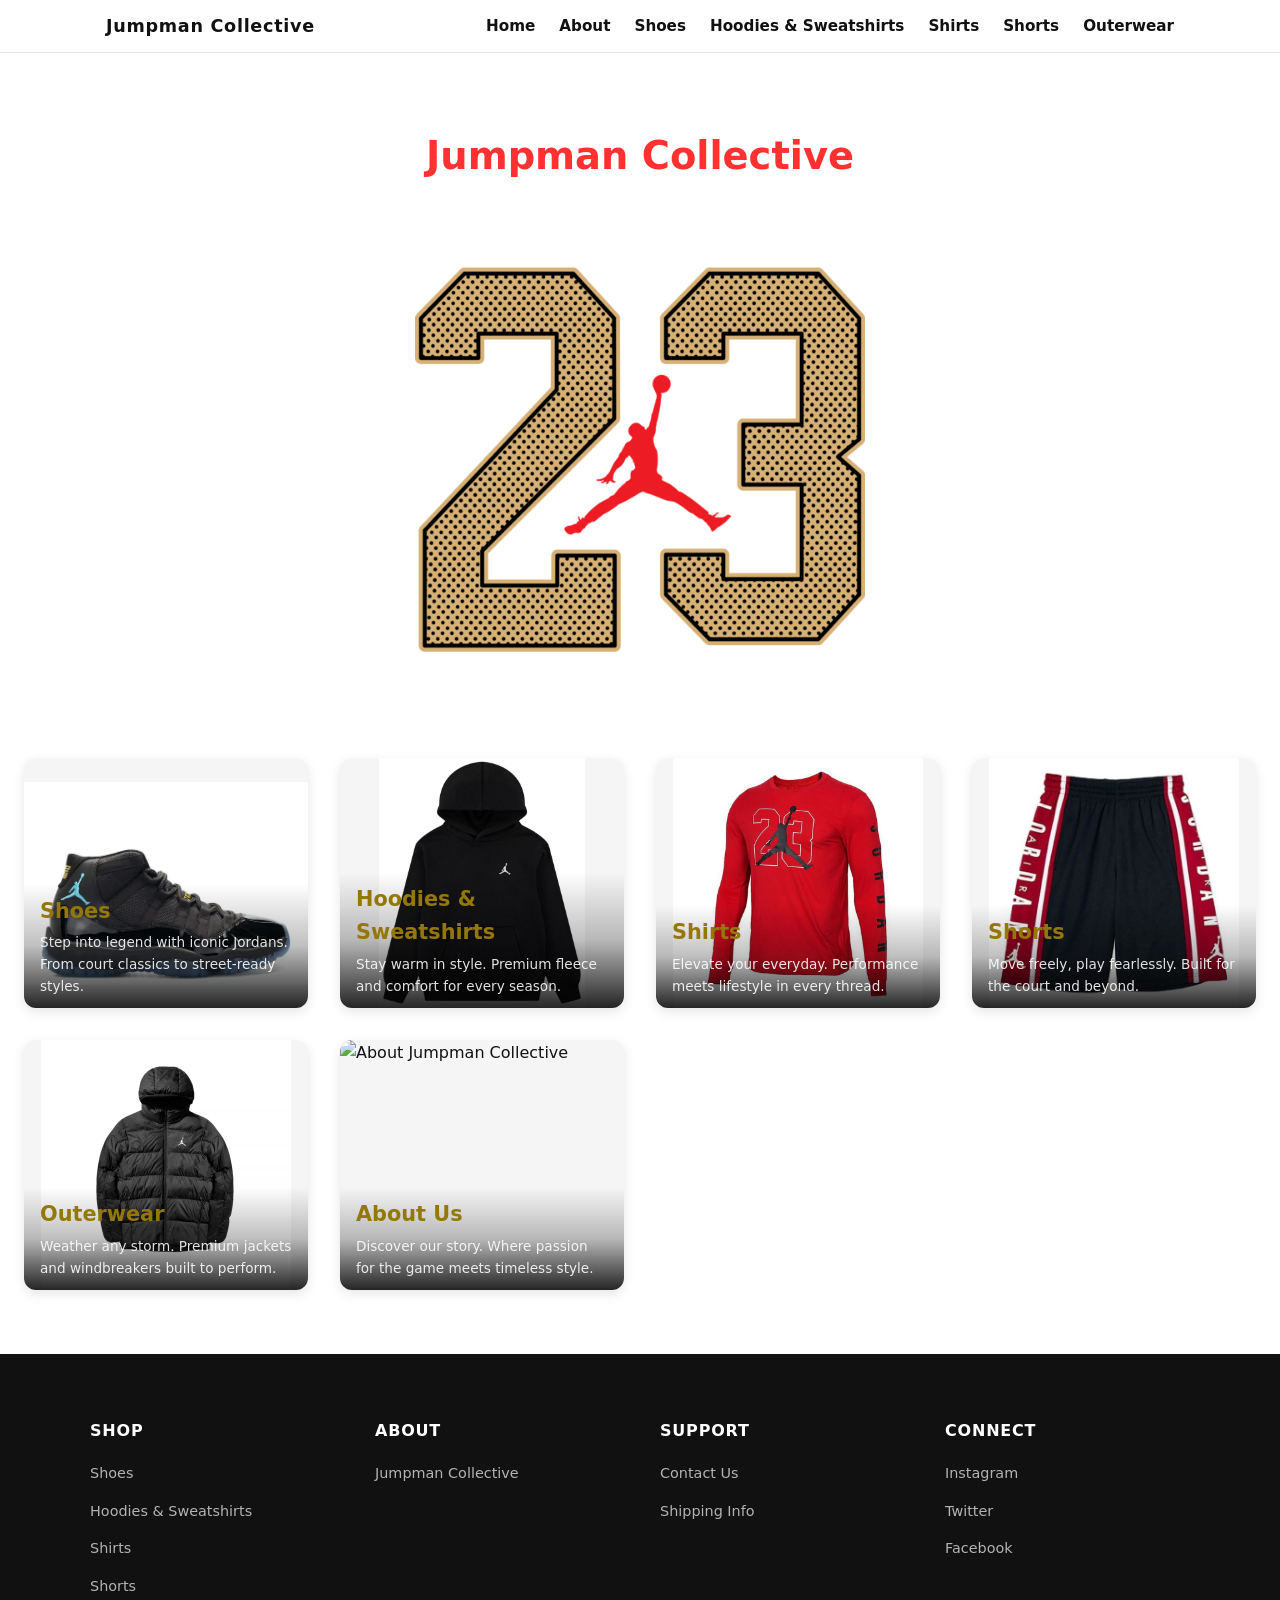
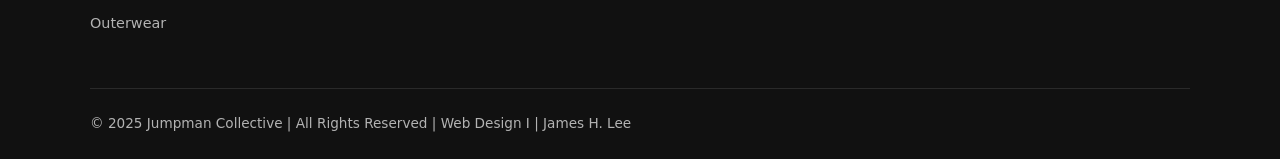
==== about.html @ dbb10501 "Add files via upload" ====
<!doctype html>
<html lang="en">
<head>
<meta charset="utf-8" />
<meta name="viewport" content="width=device-width, initial-scale=1" />
<title>Jumpman Collective | Apparel</title>
<link rel="icon" type="image/png" href="images/Jordan logo 4.png" />

<style>
:root {
  --text-color:#111;
  --accent:#ff3131; /* 🔥 Jordan Infrared */
  --bg:#ffffff;
  --overlay-dark:rgba(0,0,0,0.85);
  --overlay-light:rgba(0,0,0,0.25);
}

*{ box-sizing:border-box; }

body{
  margin:0;
  font-family:system-ui,-apple-system,BlinkMacSystemFont,"Segoe UI",sans-serif;
  background:var(--bg);
  color:var(--text-color);
  line-height:1.6;
}

/* ---------- NAVBAR ---------- */
header{
  background:#ffffffcc;
  backdrop-filter:blur(8px);
  position:sticky;
  top:0; z-index:10;
  border-bottom:1px solid #e5e5e5;
}

.navbar{
  max-width:1100px;
  margin:0 auto;
  padding:0.75rem 1rem;
  display:flex;
  align-items:center;
  justify-content:space-between;
  gap:1rem;
}

.brand{
  font-weight:800;
  letter-spacing:0.04em;
  font-size:1.1rem;
}

nav{
  display:flex;
  gap:1.5rem;
  align-items:center;
}

nav a{
  text-decoration:none;
  color:var(--text-color);
  font-size:.95rem;
  font-weight:600;
  position:relative;
}

nav a::after{
  content:"";
  position:absolute;
  left:0; bottom:-0.2rem;
  width:0; height:2px;
  background:var(--accent);
  transition:width 0.2s ease;
}

nav a:hover::after,
nav a:focus-visible::after{
  width:100%;
}

/* 🔳 Mobile Button */
.menu-toggle{
  display:none;
  border:none;
  background:none;
  cursor:pointer;
  padding:0.25rem;
}
.menu-toggle span{
  display:block;
  width:22px; height:2px;
  background:var(--text-color);
  margin:4px 0;
  transition:transform .2s ease, opacity .2s ease;
}

/* ---------- HERO ---------- */
main{
  max-width:1299px;
  margin:0 auto;
  padding:2.5rem 1.5rem 4rem;
}

.hero{
  margin-bottom:2.5rem;
  text-align:center;
}
.hero h1{
  font-size:clamp(1.8rem,3vw,2.4rem);
  font-weight:800;
  margin-bottom:1.25rem;
  color:var(--accent);
}
.hero-logo{
  display:block;
  margin:1.5rem auto;
  max-width:500px;
  width:100%;
}

/* ---------- CARDS ---------- */
.section-grid{
  display:grid;
  grid-template-columns:repeat(auto-fit,minmax(280px,1fr));
  gap:2rem;
  margin-top:3rem;
}

.section-link{
  text-decoration:none;
  color:inherit;
  display:block;
  border-radius:12px;
  transition:all .3s ease;
  background:#ffffff;
  overflow:hidden;
  position:relative;
  box-shadow:0 4px 12px rgba(0,0,0,.1);
}
.section-link:hover{
  transform:translateY(-4px);
  box-shadow:0 8px 20px rgba(0,0,0,.15);
}

.section-image{
  width:100%; height:250px;
  object-fit:contain;
  display:block;
  background:#f5f5f5;
}

/* 🔥 Gradient Contrast Fix */
.section-content{
  padding:0.7rem 1rem;
  background:linear-gradient(to top, var(--overlay-dark), var(--overlay-light), transparent);
  color:white;
  position:absolute;
  bottom:0; left:0; right:0;
}

.section-link h2{
  margin:0;
  font-size:1.3rem;
  font-weight:800;
  color:rgb(148, 120, 6);;
}
.section-link p{
  margin:.25rem 0 0;
  color:rgba(255, 255, 255, 0.877);
  font-size:.85rem;
}
footer {
      background: #111111;
      color: #ffffff;
      padding: 3rem 1.5rem 1.5rem;
      margin-top: auto;
      width: 100%;
    }

    .footer-content {
      max-width: 1100px;
      margin: 0 auto;
    }

    .footer-grid {
      display: grid;
      grid-template-columns: repeat(auto-fit, minmax(200px, 1fr));
      gap: 2.5rem;
      margin-bottom: 2.5rem;
    }

    .footer-section h3 {
      font-size: 1rem;
      margin-bottom: 1rem;
      letter-spacing: 0.05em;
      text-transform: uppercase;
      font-weight: 600;
    }

    .footer-section ul {
      list-style: none;
      padding: 0;
      margin: 0;
    }

    .footer-section li {
      margin-bottom: 0.75rem;
    }

    .footer-section a {
      color: #b3b3b3;
      text-decoration: none;
      font-size: 0.9rem;
      transition: color 0.2s ease;
    }

    .footer-section a:hover,
    .footer-section a:focus {
      color: #ffffff;
    }

    .footer-bottom {
      border-top: 1px solid #2a2a2a;
      padding-top: 1.5rem;
      display: flex;
      flex-wrap: wrap;
      justify-content: space-between;
      align-items: center;
      gap: 1rem;
    }

    .footer-bottom p {
      margin: 0;
      color: #b3b3b3;
      font-size: 0.85rem;
    }


/* ---------- RESPONSIVE NAV ---------- */
@media(max-width:768px){
  nav{
    position:absolute;
    inset:100% 0 auto 0;
    background:#fff;
    border-bottom:1px solid #e5e5e5;
    flex-direction:column;
    align-items:flex-start;
    padding:0.75rem 1rem 1rem;
    gap:0.75rem;
    display:none;
  }
  nav.active{ display:flex; }
  .menu-toggle{ display:inline-block; }
  nav a{ font-size:1rem; }
  .section-grid{ grid-template-columns:1fr; }
}
</style>
</head>

<body>
<header>
  <div class="navbar">
    <div class="brand">Jumpman Collective</div>
    <button class="menu-toggle" aria-label="Toggle navigation" aria-expanded="false" aria-controls="primary-nav">
      <span></span><span></span><span></span>
    </button>
    <nav id="primary-nav" aria-label="Main navigation">
      <a href="index.html">Home</a>
      <a href="about.html">About</a>
      <a href="shoes.html">Shoes</a>
      <a href="hoodiesandsweatshirts.html">Hoodies & Sweatshirts</a>
      <a href="shirts.html">Shirts</a>
      <a href="shorts.html">Shorts</a>
      <a href="outerwear.html">Outerwear</a>
    </nav>
  </div>
</header>

<main>
  <section class="hero">
    <h1>Jumpman Collective</h1>
    <img src="images/jordan logo 3.png" alt="Jumpman Collective logo" class="hero-logo">
  </section>

  <div class="section-grid">
    <a href="shoes.html" class="section-link">
      <img src="images/Gamma Blue 11.png" class="section-image">
      <div class="section-content">
        <h2>Shoes</h2><p>Step into legend with iconic Jordans. From court classics to street-ready styles.</p>
      </div>
    </a>
    <a href="hoodiesandsweatshirts.html" class="section-link">
      <img src="images/hoodieblack.png" class="section-image">
      <div class="section-content">
        <h2>Hoodies & Sweatshirts</h2><p>Stay warm in style. Premium fleece and comfort for every season.</p>
      </div>
    </a>
    <a href="shirts.html" class="section-link">
      <img src="images/shirt 2.png" class="section-image">
      <div class="section-content">
        <h2>Shirts</h2><p>Elevate your everyday. Performance meets lifestyle in every thread.</p>
      </div>
    </a>
    <a href="shorts.html" class="section-link">
      <img src="images/shorts 4.png" class="section-image">
      <div class="section-content">
        <h2>Shorts</h2><p>Move freely, play fearlessly. Built for the court and beyond.</p>
      </div>
    </a>
    <a href="outerwear.html" class="section-link">
      <img src="images/Outwear 1.png" class="section-image">
      <div class="section-content">
        <h2>Outerwear</h2><p>Weather any storm. Premium jackets and windbreakers built to perform.</p>
      </div>

      <a href="index.html" class="section-link">
      <img src="images/Store2.png" alt="About Jumpman Collective" class="section-image">
      <div class="section-content">
        <h2>About Us</h2>
        <p>Discover our story. Where passion for the game meets timeless style.</p>
      </div>
    </a>
  </div>
</main>

<footer>
  <div class="footer-content">
    <div class="footer-grid">
      <div class="footer-section">
        <h3>Shop</h3>
        <ul>
          <li><a href="shoes.html">Shoes</a></li>
          <li><a href="hoodiesandsweatshirts.html">Hoodies & Sweatshirts</a></li>
          <li><a href="shirts.html">Shirts</a></li>
          <li><a href="shorts.html">Shorts</a></li>
          <li><a href="outerwear.html">Outerwear</a></li>
        </ul>
      </div>
      <div class="footer-section">
        <h3>About</h3>
        <ul>
          <li><a href="index.html">Jumpman Collective</a></li>
        </ul>
      </div>
      <div class="footer-section">
        <h3>Support</h3>
        <ul>
          <li><a href="contactus.html">Contact Us</a></li>
          <li><a href="https://www.ups.com/track?loc=en_US&requester=ST/">Shipping Info</a></li>
        
        </ul>
      </div>
      <div class="footer-section">
        <h3>Connect</h3>
        <ul>
          <li><a href="https://www.instagram.com" target="_blank" rel="noopener noreferrer">Instagram</a></li>
          <li><a href="https://www.twitter.com" target="_blank" rel="noopener noreferrer">Twitter</a></li>
          <li><a href="https://www.facebook.com" target="_blank" rel="noopener noreferrer">Facebook</a></li>
        </ul>
      </div>
    </div>
    <div class="footer-bottom">
      <p>&copy; 2025 Jumpman Collective | All Rights Reserved | Web Design I | James H. Lee
      </p>
    </div>
  </div>
</footer>

  

<script>
  const menuToggle = document.querySelector('.menu-toggle');
  const nav = document.getElementById('primary-nav');

  menuToggle.addEventListener('click', () => {
    const isOpen = nav.classList.toggle('active');
    menuToggle.setAttribute('aria-expanded', isOpen ? 'true' : 'false');
  });

  nav.querySelectorAll('a').forEach(link => {
    link.addEventListener('click', () => {
      if (nav.classList.contains('active')) {
        nav.classList.remove('active');
        menuToggle.setAttribute('aria-expanded', 'false');
      }
    });
  });
</script>

</body>
</html>
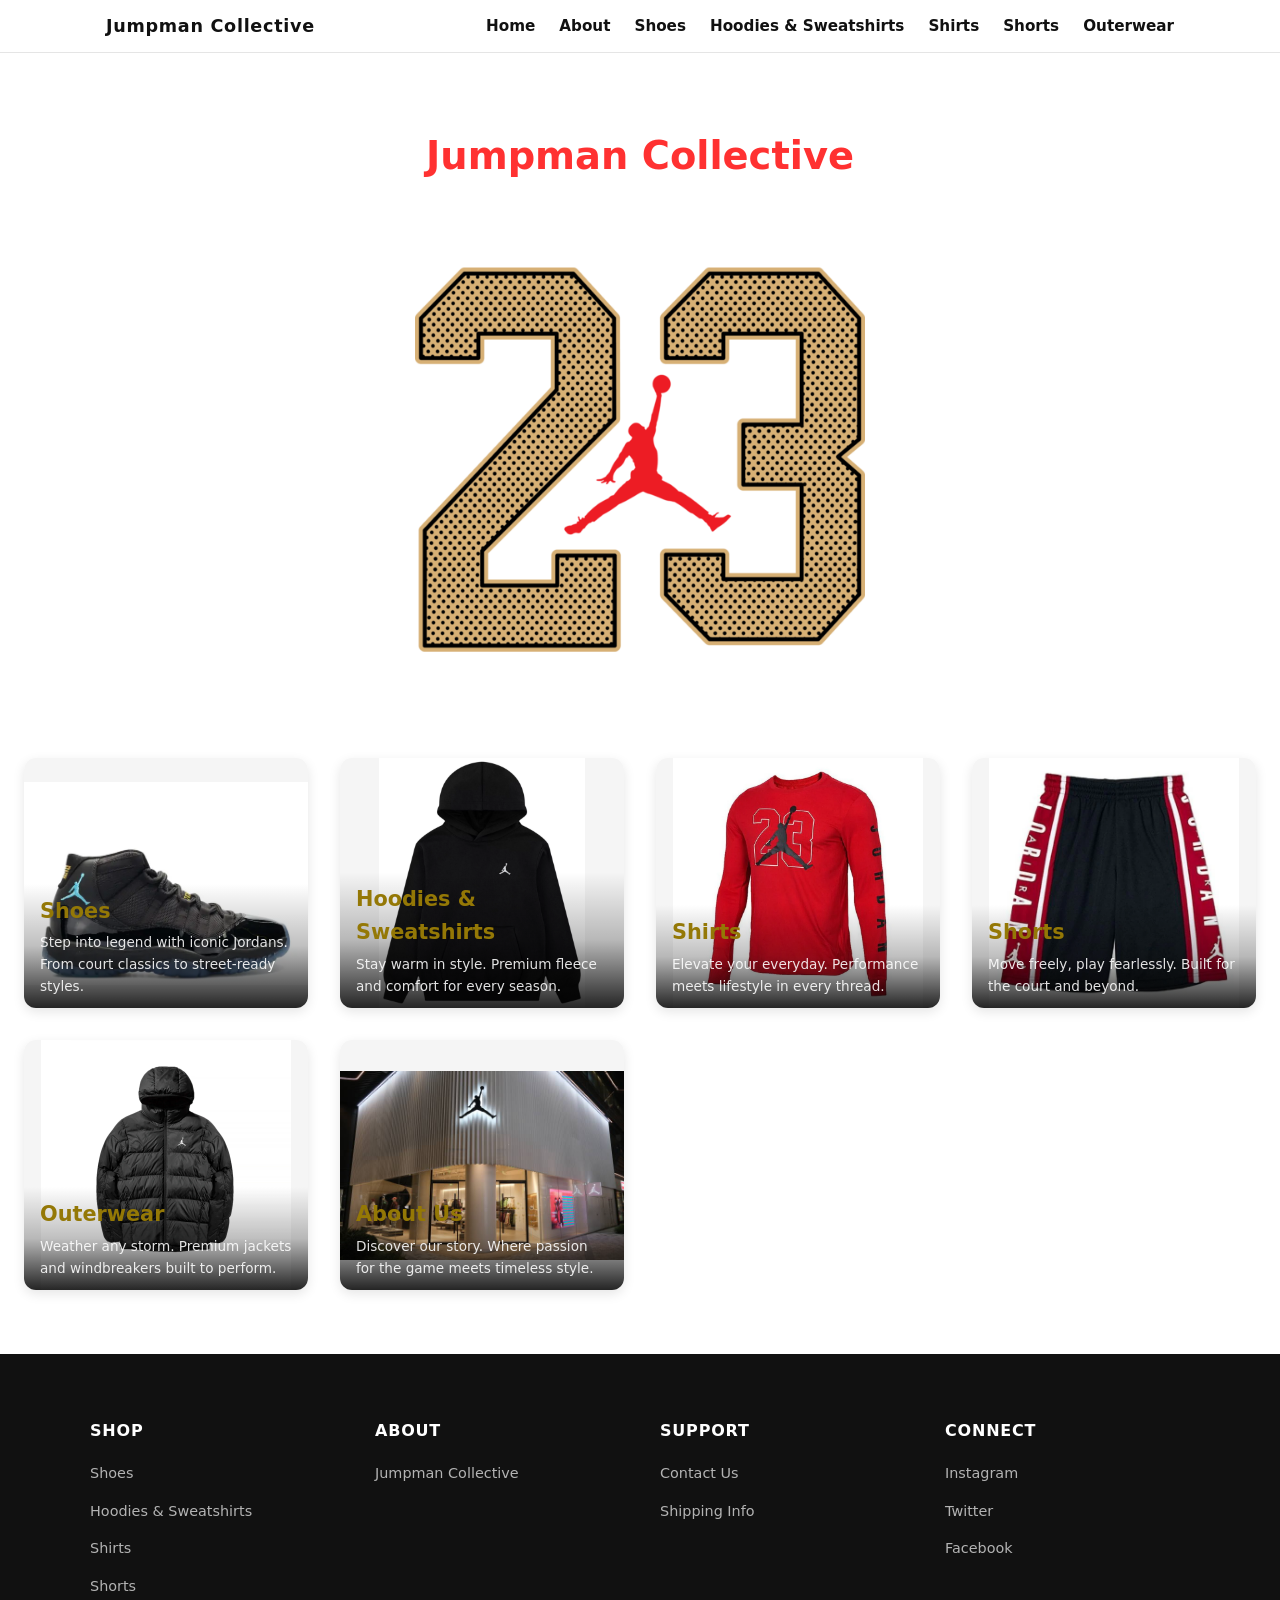
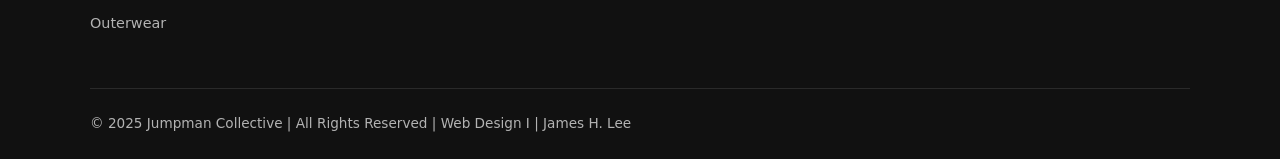
==== commit cb6bf29b: "Add files via upload" ====
--- a/about.html
+++ b/about.html
@@ -314,7 +314,7 @@
       </div>
 
       <a href="index.html" class="section-link">
-      <img src="images/Store2.png" alt="About Jumpman Collective" class="section-image">
+      <img src="images/store2.png" alt="About Jumpman Collective" class="section-image">
       <div class="section-content">
         <h2>About Us</h2>
         <p>Discover our story. Where passion for the game meets timeless style.</p>
